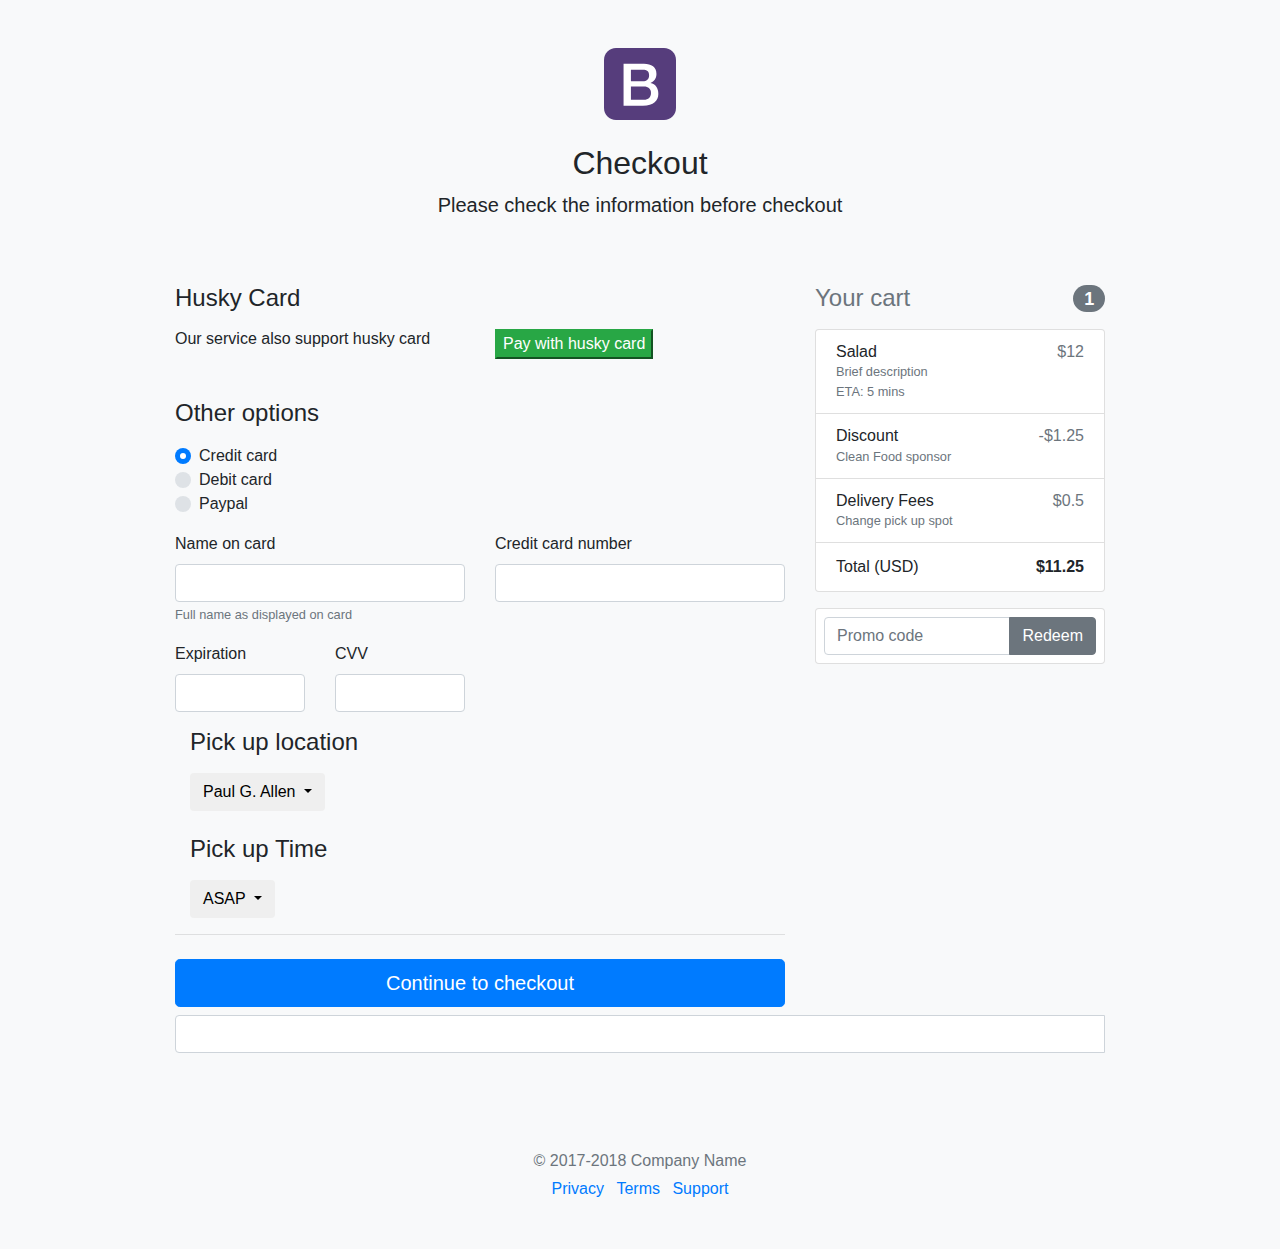
==== checkout.html @ 6d0baf4c "adding checkout page" ====
<!DOCTYPE html>
<!-- saved from url=(0052)https://getbootstrap.com/docs/4.0/examples/checkout/ -->
<html lang="en" class="gr__getbootstrap_com"><head><meta http-equiv="Content-Type" content="text/html; charset=UTF-8">
    
    <meta name="viewport" content="width=device-width, initial-scale=1, shrink-to-fit=no">
    <meta http-equiv="Content-Type" content="text/html; charset=utf-8" />
    <meta name="description" content="">
    <meta name="author" content="">
    <link rel="icon" href="https://getbootstrap.com/docs/4.0/assets/img/favicons/favicon.ico">

    <title>Checkout</title>

    <link rel="canonical" href="https://getbootstrap.com/docs/4.0/examples/checkout/">

    <!-- Bootstrap core CSS -->
    <link href="./Checkout example_files/bootstrap.min.css" rel="stylesheet">

    <!-- Custom styles for this template -->
    <link href="./Checkout example_files/form-validation.css" rel="stylesheet">
    <script type="text/javascript" src="/path/to/jquery.js"></script>
    <script type="text/javascript" src="/path/to/moment.js"></script>
    <script type="text/javascript" src="/path/to/bootstrap/js/transition.js"></script>
    <script type="text/javascript" src="/path/to/bootstrap/js/collapse.js"></script>
    <script type="text/javascript" src="/path/to/bootstrap/dist/bootstrap.min.js"></script>
    <script type="text/javascript" src="/path/to/bootstrap-datetimepicker.min.js"></script>
  </head>

  <body class="bg-light" data-gr-c-s-loaded="true">

    <div class="container">
      <div class="py-5 text-center">
        <img class="d-block mx-auto mb-4" src="./Checkout example_files/bootstrap-solid.svg" alt="" width="72" height="72">
        <h2>Checkout</h2>
        <p class="lead">Please check the information before checkout</p>
      </div>

      <div class="row">
        <div class="col-md-4 order-md-2 mb-4">
          <h4 class="d-flex justify-content-between align-items-center mb-3">
            <span class="text-muted">Your cart</span>
            <span class="badge badge-secondary badge-pill">1</span>
          </h4>
          <ul class="list-group mb-3">
            <li class="list-group-item d-flex justify-content-between lh-condensed">
              <div>
                <h6 class="my-0">Salad</h6>
                <small class="text-muted">Brief description</small>
                <br>
                <small class="text-muted">ETA: 5 mins</small>
              </div>
              <span class="text-muted">$12</span>
            </li>
            <li class="list-group-item d-flex justify-content-between lh-condensed">
                <div>
                  <h6 class="my-0">Discount</h6>
                  <small class="text-muted">Clean Food sponsor</small>
                </div>
                <span class="text-muted">-$1.25</span>
            </li>
            <li class="list-group-item d-flex justify-content-between lh-condensed">
                <div>
                  <h6 class="my-0">Delivery Fees</h6>
                  <small class="text-muted">Change pick up spot</small>
                </div>
                <span class="text-muted">$0.5</span>
            </li>  
            <li class="list-group-item d-flex justify-content-between">
              <span>Total (USD)</span>
              <strong>$11.25</strong>
            </li>
          </ul>

          <form class="card p-2">
            <div class="input-group">
              <input type="text" class="form-control" placeholder="Promo code">
              <div class="input-group-append">
                <button type="submit" class="btn btn-secondary">Redeem</button>
              </div>
            </div>
          </form>
        </div>
        <div class="col-md-8 order-md-1">
          <h4 class="mb-3">Husky Card</h4>
          <div class="d-block my-3">
            <div class="row">
              <div class="col-sm">  
                <h6> Our service also support husky card</h6>
              </div>  
              <div class="col-sm">
                <button class="btn-success" type="submit">Pay with husky card</button>
              </div>
            </div>
          </div>
          <br>  
          <h4 class="mb-3">Other options</h4>
          <div class="d-block my-3">
            <div class="custom-control custom-radio">
              <input id="credit" name="paymentMethod" type="radio" class="custom-control-input" checked="" required="">
              <label class="custom-control-label" for="credit">Credit card</label>
            </div>
            <div class="custom-control custom-radio">
              <input id="debit" name="paymentMethod" type="radio" class="custom-control-input" required="">
              <label class="custom-control-label" for="debit">Debit card</label>
            </div>
            <div class="custom-control custom-radio">
              <input id="paypal" name="paymentMethod" type="radio" class="custom-control-input" required="">
              <label class="custom-control-label" for="paypal">Paypal</label>
            </div>
            </div>
            <div class="row">
              <div class="col-md-6 mb-3">
                <label for="cc-name">Name on card</label>
                <input type="text" class="form-control" id="cc-name" placeholder="" required="">
                <small class="text-muted">Full name as displayed on card</small>
                <div class="invalid-feedback">
                  Name on card is required
                </div>
              </div>
              <div class="col-md-6 mb-3">
                <label for="cc-number">Credit card number</label>
                <input type="text" class="form-control" id="cc-number" placeholder="" required="">
                <div class="invalid-feedback">
                  Credit card number is required
                </div>
              </div>
            </div>
            <div class="row">
              <div class="col-md-3 mb-3">
                <label for="cc-expiration">Expiration</label>
                <input type="text" class="form-control" id="cc-expiration" placeholder="" required="">
                <div class="invalid-feedback">
                  Expiration date required
                </div>
              </div>
              <div class="col-md-3 mb-3">
                <label for="cc-expiration">CVV</label>
                <input type="text" class="form-control" id="cc-cvv" placeholder="" required="">
                <div class="invalid-feedback">
                  Security code required
                </div>
              </div>
            </div>
            <div class="col-md-8 order-md-1">
                <h4 class="mb-3">Pick up location</h4>
                <div class="dropdown">
                    <button class="btn dropdown-toggle" type="button" data-toggle="dropdown">Paul G. Allen
                    <span class="caret"></span></button>
                    <ul class="dropdown-menu">
                      <li class="divider"> Bill&Melinda Gates</li>
                      <li class="divider"> HUB </a></li>
                      <li class="divider"> Husky Stadium </li>
                      <li class="divider"> Suzzalo libary </a></li>
                      <li class="divider"> Odengard </a></li>
                    </ul>
                  </div>
            </div>
            <br>
            <div class="col-md-8 order-md-1">
                <h4 class="mb-3">Pick up Time</h4>
                <div class="dropdown">
                    <button class="btn dropdown-toggle" type="button" data-toggle="dropdown">ASAP
                    <span class="caret"></span></button>
                    <ul class="dropdown-menu">
                      <label for="appt-time">Choose an appointment time: </label>
                      <input id="appt-time" type="time" name="appt-time" value="13:30">
                    </ul>
                  </div>
            </div>
            <h4>
            <hr class="mb-4">
            <button class="btn btn-primary btn-lg btn-block" type="submit">Continue to checkout</button>
          </form>
        </div>
      </div>

      <div class="input-group bootstrap-timepicker timepicker">
          <input id="timepicker1" type="text" class="form-control input-small">
          <span class="input-group-addon"><i class="glyphicon glyphicon-time"></i></span>
      </div>

      <script type="text/javascript">
          $('#timepicker1').timepicker();
      </script>

      <footer class="my-5 pt-5 text-muted text-center text-small">
        <p class="mb-1">© 2017-2018 Company Name</p>
        <ul class="list-inline">
          <li class="list-inline-item"><a href="https://getbootstrap.com/docs/4.0/examples/checkout/#">Privacy</a></li>
          <li class="list-inline-item"><a href="https://getbootstrap.com/docs/4.0/examples/checkout/#">Terms</a></li>
          <li class="list-inline-item"><a href="https://getbootstrap.com/docs/4.0/examples/checkout/#">Support</a></li>
        </ul>
      </footer>
    </div>

    <!-- Bootstrap core JavaScript
    ================================================== -->
    <!-- Placed at the end of the document so the pages load faster -->
    <script src="./Checkout example_files/jquery-3.2.1.slim.min.js.download" integrity="sha384-KJ3o2DKtIkvYIK3UENzmM7KCkRr/rE9/Qpg6aAZGJwFDMVNA/GpGFF93hXpG5KkN" crossorigin="anonymous"></script>
    <script>window.jQuery || document.write('<script src="../../assets/js/vendor/jquery-slim.min.js"><\/script>')</script>
    <script src="./Checkout example_files/popper.min.js.download"></script>
    <script src="./Checkout example_files/bootstrap.min.js.download"></script>
    <script src="./Checkout example_files/holder.min.js.download"></script>
    <script>
      // Example starter JavaScript for disabling form submissions if there are invalid fields
      (function() {
        'use strict';

        window.addEventListener('load', function() {
          // Fetch all the forms we want to apply custom Bootstrap validation styles to
          var forms = document.getElementsByClassName('needs-validation');

          // Loop over them and prevent submission
          var validation = Array.prototype.filter.call(forms, function(form) {
            form.addEventListener('submit', function(event) {
              if (form.checkValidity() === false) {
                event.preventDefault();
                event.stopPropagation();
              }
              form.classList.add('was-validated');
            }, false);
          });
        }, false);
      })();
    </script>
  

</body></html>
---- Checkout example_files/form-validation.css ----
.container {
  max-width: 960px;
}

.border-top { border-top: 1px solid #e5e5e5; }
.border-bottom { border-bottom: 1px solid #e5e5e5; }
.border-top-gray { border-top-color: #adb5bd; }

.box-shadow { box-shadow: 0 .25rem .75rem rgba(0, 0, 0, .05); }

.lh-condensed { line-height: 1.25; }
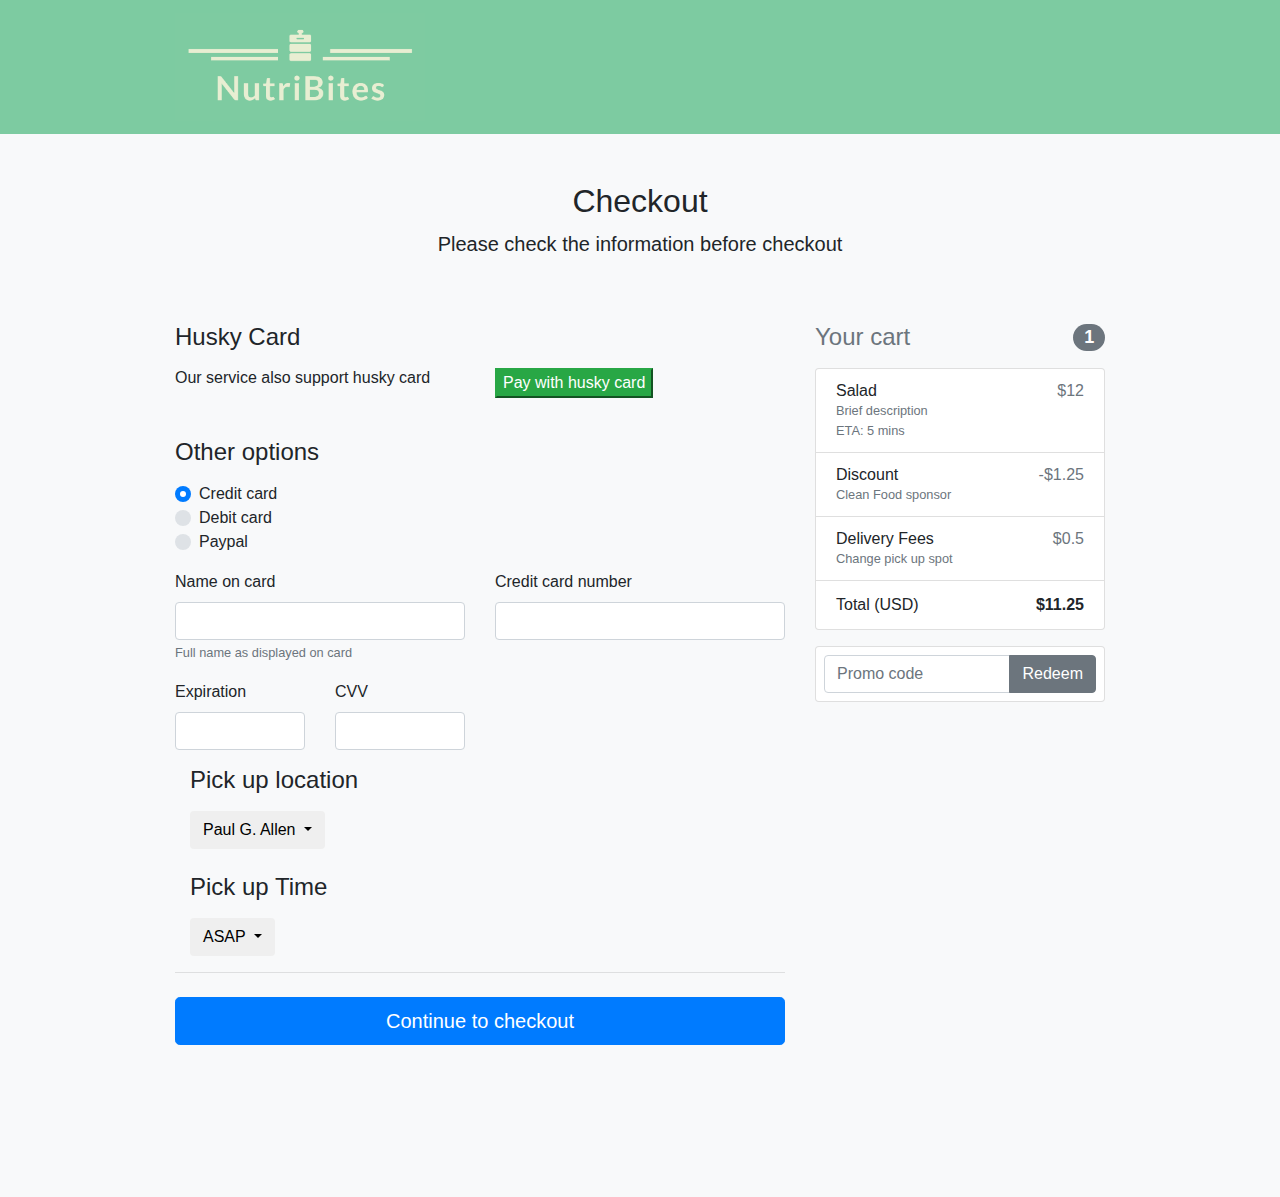
==== commit a04d698f: "add nav bar to checkout page" ====
--- a/checkout.html
+++ b/checkout.html
@@ -17,6 +17,7 @@
 
     <!-- Custom styles for this template -->
     <link href="./Checkout example_files/form-validation.css" rel="stylesheet">
+    <link href="checkout.css" rel="stylesheet">
     <script type="text/javascript" src="/path/to/jquery.js"></script>
     <script type="text/javascript" src="/path/to/moment.js"></script>
     <script type="text/javascript" src="/path/to/bootstrap/js/transition.js"></script>
@@ -26,10 +27,17 @@
   </head>
 
   <body class="bg-light" data-gr-c-s-loaded="true">
-
+      <header>
+          <div class="navbar navbar-dark shadow-sm">
+             <div class="container d-flex justify-content-between">
+                <a href="#" class="navbar-brand d-flex align-items-center">
+                   <img src="images/logo-rect.png" width="250">
+                </a>
+             </div>
+          </div>
+       </header>
     <div class="container">
       <div class="py-5 text-center">
-        <img class="d-block mx-auto mb-4" src="./Checkout example_files/bootstrap-solid.svg" alt="" width="72" height="72">
         <h2>Checkout</h2>
         <p class="lead">Please check the information before checkout</p>
       </div>
@@ -172,23 +180,7 @@
           </form>
         </div>
       </div>
-
-      <div class="input-group bootstrap-timepicker timepicker">
-          <input id="timepicker1" type="text" class="form-control input-small">
-          <span class="input-group-addon"><i class="glyphicon glyphicon-time"></i></span>
-      </div>
-
-      <script type="text/javascript">
-          $('#timepicker1').timepicker();
-      </script>
-
       <footer class="my-5 pt-5 text-muted text-center text-small">
-        <p class="mb-1">© 2017-2018 Company Name</p>
-        <ul class="list-inline">
-          <li class="list-inline-item"><a href="https://getbootstrap.com/docs/4.0/examples/checkout/#">Privacy</a></li>
-          <li class="list-inline-item"><a href="https://getbootstrap.com/docs/4.0/examples/checkout/#">Terms</a></li>
-          <li class="list-inline-item"><a href="https://getbootstrap.com/docs/4.0/examples/checkout/#">Support</a></li>
-        </ul>
       </footer>
     </div>
 
--- a/checkout.css
+++ b/checkout.css
@@ -0,0 +1,3 @@
+.navbar {
+   background-color: #7DCBA1;
+}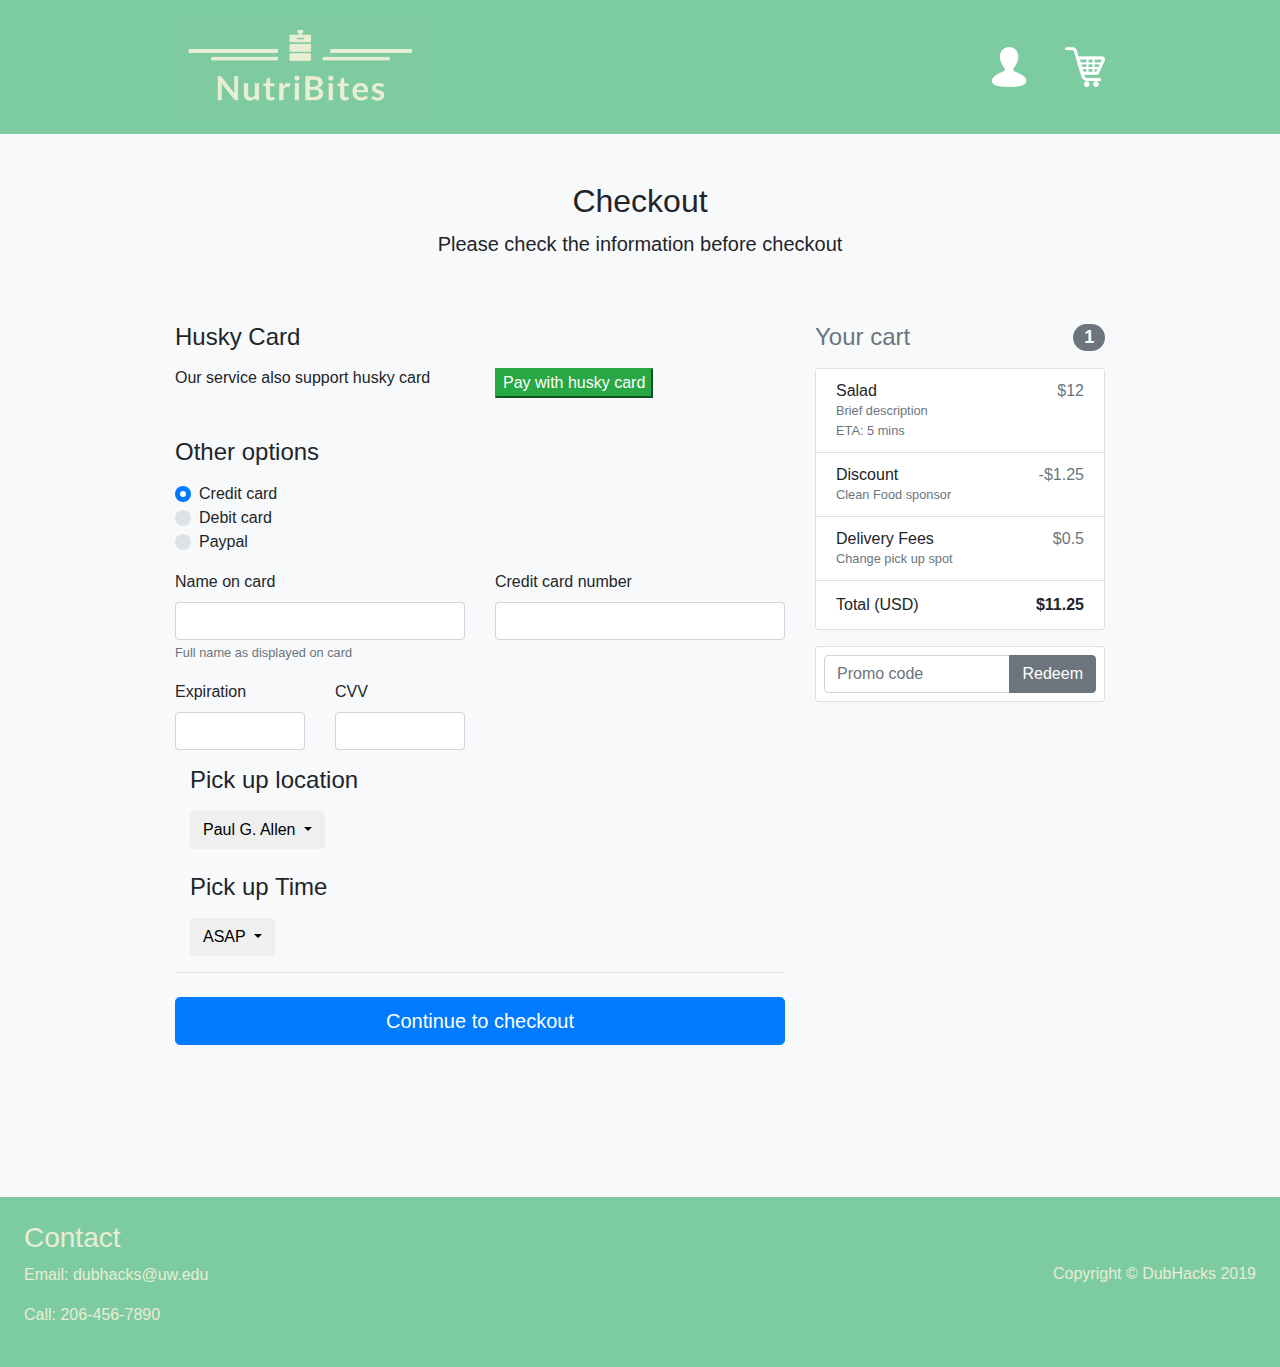
==== commit 5cfc4e88: "fix all footers" ====
--- a/checkout.html
+++ b/checkout.html
@@ -27,15 +27,24 @@
   </head>
 
   <body class="bg-light" data-gr-c-s-loaded="true">
-      <header>
-          <div class="navbar navbar-dark shadow-sm">
-             <div class="container d-flex justify-content-between">
-                <a href="#" class="navbar-brand d-flex align-items-center">
-                   <img src="images/logo-rect.png" width="250">
-                </a>
-             </div>
+    <header>
+      <div class="navbar navbar-dark shadow-sm">
+          <div class="container d-flex justify-content-between">
+             <a href="index.html" class="navbar-brand d-flex align-items-center">
+                <img src="images/logo-rect.png" width="250">
+             </a>
+            <div>
+             <a href="profile.html">
+                   <img src="images/user.png" width="40" height="40">
+               </a>   
+               &nbsp; &nbsp;&nbsp;&nbsp;&nbsp;
+             <a href="checkout.html">
+                <img src="images/shopping-cart-2.png" width="40" height="40">
+             </a>
           </div>
-       </header>
+          </div>
+       </div>
+      </header>
     <div class="container">
       <div class="py-5 text-center">
         <h2>Checkout</h2>
@@ -216,4 +225,15 @@
     </script>
   
 
+  <footer class="dark d-flex justify-content-between align-items-center p-4">
+      <div id="contact">
+      <h3>Contact</h3>
+      <p>Email: dubhacks@uw.edu</p>
+      <p>Call: 206-456-7890</p>
+      </div>
+      <div id="copyright">
+      <p>Copyright &copy DubHacks 2019</p>
+      </div>
+  </footer>
+
 </body></html>--- a/checkout.css
+++ b/checkout.css
@@ -1,3 +1,8 @@
 .navbar {
    background-color: #7DCBA1;
-}+}
+
+.dark {
+   background-color: #7DCBA1;
+   color: #e9edd5;
+ } 